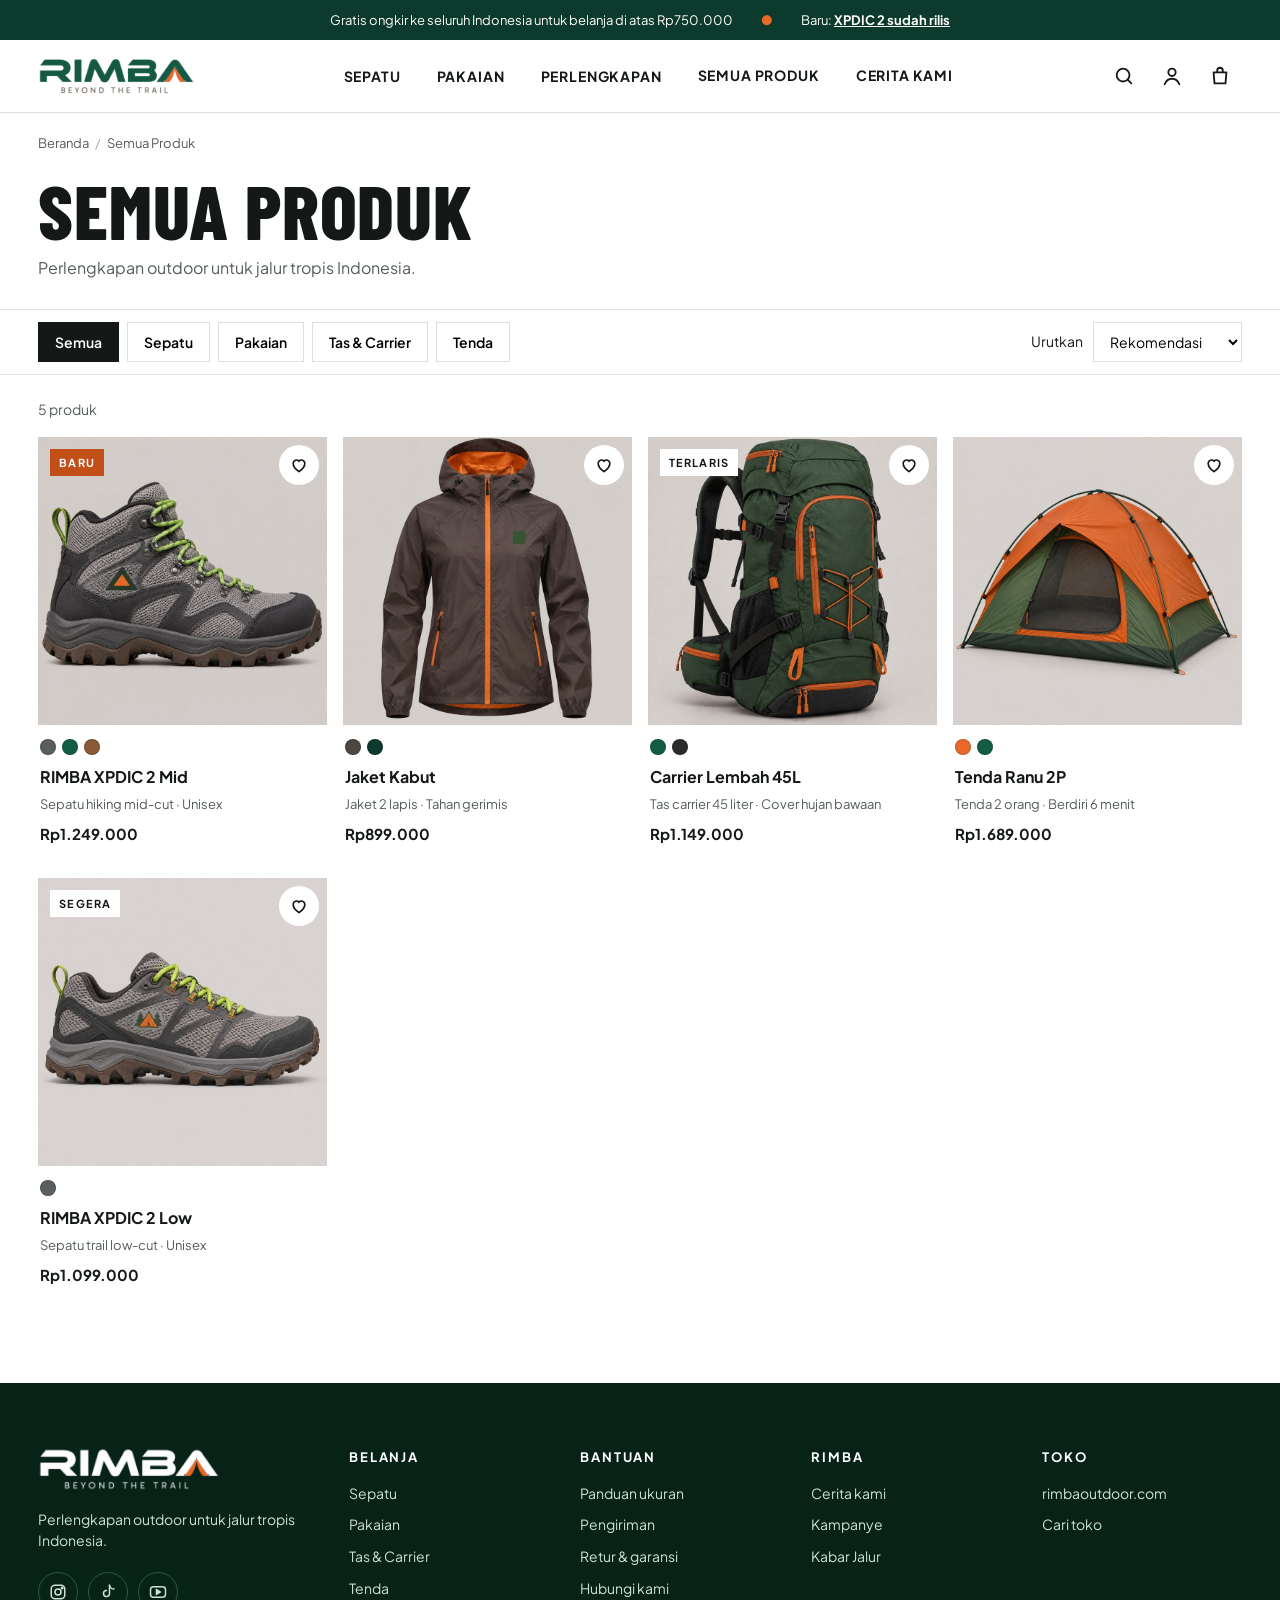
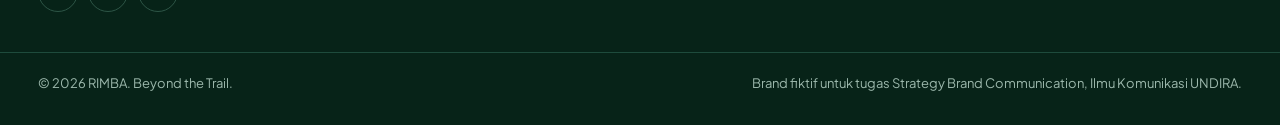
==== koleksi.html @ d8155e94 "Halaman koleksi, detail produk, dan keranjang" ====
<!doctype html>
<html lang="id">
<head>
  <meta charset="utf-8">
  <meta name="viewport" content="width=device-width, initial-scale=1">
  <title>Semua Produk | RIMBA</title>
  <meta name="description" content="RIMBA, perlengkapan outdoor untuk jalur tropis Indonesia. Sepatu hiking XPDIC 2, jaket, carrier, dan tenda.">
  <meta name="theme-color" content="#0C3A2C">
  <link rel="icon" href="favicon.svg" type="image/svg+xml">

  <meta property="og:title" content="RIMBA | Beyond the Trail">
  <meta property="og:description" content="Perlengkapan outdoor untuk jalur tropis Indonesia.">
  <meta property="og:image" content="assets/images/og-image.jpg">
  <meta property="og:type" content="website">

  <link rel="preconnect" href="https://fonts.googleapis.com">
  <link rel="preconnect" href="https://fonts.gstatic.com" crossorigin>
  <link href="https://fonts.googleapis.com/css2?family=Barlow+Condensed:ital,wght@0,600;0,700;0,800;1,800&family=Plus+Jakarta+Sans:wght@400;500;600;700&display=swap" rel="stylesheet">

  <link rel="stylesheet" href="assets/css/style.css?v=2">
</head>
<body data-halaman="koleksi">

  <a class="sr-only" href="#konten">Lewati ke konten</a>

  <div class="promo">
    <div class="wrap">
      <span>Gratis ongkir ke seluruh Indonesia untuk belanja di atas Rp750.000</span>
      <span class="titik" aria-hidden="true">●</span>
      <span>Baru: <a href="produk.html?id=xpdic-2-mid">XPDIC 2 sudah rilis</a></span>
    </div>
  </div>

  <header class="header" id="beranda">
    <div class="wrap header-isi">
      <button class="ikon-btn hamburger" id="buka-menu" aria-label="Buka menu" aria-expanded="false" aria-controls="drawer">
        <svg width="24" height="24" viewBox="0 0 24 24" fill="none" stroke="currentColor" stroke-width="2" stroke-linecap="round"><path d="M3 6h18M3 12h18M3 18h18"/></svg>
      </button>

      <a href="index.html" class="logo"><img src="assets/images/logo-green.png" alt="RIMBA, Beyond the Trail" width="824" height="200"></a>

      <nav aria-label="Navigasi utama">
        <ul class="menu">
          <li>
            <button type="button" aria-expanded="false">Sepatu</button>
            <div class="mega">
              <div class="wrap mega-isi">
                <div>
                  <h3>Sepatu Hiking</h3>
                  <ul>
                    <li><a href="produk.html?id=xpdic-2-mid">XPDIC 2 Mid</a></li>
                    <li><a href="produk.html?id=xpdic-2-low">XPDIC 2 Low</a></li>
                    <li><a href="koleksi.html?kat=sepatu">Sandal Gunung</a></li>
                    <li><a href="koleksi.html?kat=sepatu">Semua Sepatu</a></li>
                  </ul>
                </div>
                <div>
                  <h3>Aksesori</h3>
                  <ul>
                    <li><a href="koleksi.html?kat=sepatu">Kaos Kaki Wol</a></li>
                    <li><a href="koleksi.html?kat=sepatu">Gaiter</a></li>
                    <li><a href="koleksi.html?kat=sepatu">Tali Cadangan</a></li>
                  </ul>
                </div>
                <div>
                  <h3>Cari Berdasarkan</h3>
                  <ul>
                    <li><a href="koleksi.html?kat=sepatu">Jalur Basah</a></li>
                    <li><a href="koleksi.html?kat=sepatu">Jalur Berbatu</a></li>
                    <li><a href="koleksi.html?kat=sepatu">Pendakian Harian</a></li>
                  </ul>
                </div>
                <a href="produk.html?id=xpdic-2-mid" class="mega-promo">
                  <img src="assets/images/xpdic2.jpg" alt="" loading="lazy">
                  <span>Kenalan dengan XPDIC 2</span>
                </a>
              </div>
            </div>
          </li>
          <li>
            <button type="button" aria-expanded="false">Pakaian</button>
            <div class="mega">
              <div class="wrap mega-isi">
                <div>
                  <h3>Jaket</h3>
                  <ul>
                    <li><a href="produk.html?id=jaket-kabut">Jaket Kabut</a></li>
                    <li><a href="koleksi.html?kat=pakaian">Windbreaker</a></li>
                    <li><a href="koleksi.html?kat=pakaian">Fleece</a></li>
                  </ul>
                </div>
                <div>
                  <h3>Atasan</h3>
                  <ul>
                    <li><a href="koleksi.html?kat=pakaian">Kaos Quick Dry</a></li>
                    <li><a href="koleksi.html?kat=pakaian">Kemeja Lapangan</a></li>
                  </ul>
                </div>
                <div>
                  <h3>Bawahan</h3>
                  <ul>
                    <li><a href="koleksi.html?kat=pakaian">Celana Gunung</a></li>
                    <li><a href="koleksi.html?kat=pakaian">Celana Pendek</a></li>
                  </ul>
                </div>
                <a href="produk.html?id=jaket-kabut" class="mega-promo">
                  <img src="assets/images/jacket.jpg" alt="" loading="lazy">
                  <span>Tahan gerimis, ringan dibawa</span>
                </a>
              </div>
            </div>
          </li>
          <li>
            <button type="button" aria-expanded="false">Perlengkapan</button>
            <div class="mega">
              <div class="wrap mega-isi">
                <div>
                  <h3>Tas</h3>
                  <ul>
                    <li><a href="produk.html?id=carrier-lembah-45">Carrier Lembah 45L</a></li>
                    <li><a href="koleksi.html?kat=tas">Daypack</a></li>
                    <li><a href="koleksi.html?kat=tas">Cover Hujan</a></li>
                  </ul>
                </div>
                <div>
                  <h3>Berkemah</h3>
                  <ul>
                    <li><a href="produk.html?id=tenda-ranu-2p">Tenda Ranu 2P</a></li>
                    <li><a href="koleksi.html?kat=tenda">Matras</a></li>
                    <li><a href="koleksi.html?kat=tenda">Sleeping Bag</a></li>
                  </ul>
                </div>
                <div>
                  <h3>Lainnya</h3>
                  <ul>
                    <li><a href="koleksi.html?kat=tas">Headlamp</a></li>
                    <li><a href="koleksi.html?kat=tas">Botol Minum</a></li>
                  </ul>
                </div>
                <a href="produk.html?id=tenda-ranu-2p" class="mega-promo">
                  <img src="assets/images/kat-tenda.jpg" alt="" loading="lazy">
                  <span>Berkemah di atas awan</span>
                </a>
              </div>
            </div>
          </li>
          <li><a href="koleksi.html">Semua Produk</a></li>
          <li><a href="index.html#cerita">Cerita Kami</a></li>
        </ul>
      </nav>

      <div class="aksi">
        <button class="ikon-btn" id="tombol-cari" aria-label="Cari produk" aria-expanded="false" aria-controls="cari">
          <svg width="22" height="22" viewBox="0 0 24 24" fill="none" stroke="currentColor" stroke-width="2" stroke-linecap="round"><circle cx="11" cy="11" r="7"/><path d="M20 20l-4-4"/></svg>
        </button>
        <a class="ikon-btn akun" href="index.html#langganan" aria-label="Akun">
          <svg width="22" height="22" viewBox="0 0 24 24" fill="none" stroke="currentColor" stroke-width="2" stroke-linecap="round"><circle cx="12" cy="8" r="4"/><path d="M4 21c1.5-4 4.5-6 8-6s6.5 2 8 6"/></svg>
        </a>
        <button class="ikon-btn" aria-label="Buka keranjang" id="tombol-keranjang" aria-controls="keranjang">
          <svg width="22" height="22" viewBox="0 0 24 24" fill="none" stroke="currentColor" stroke-width="2" stroke-linecap="round" stroke-linejoin="round"><path d="M5 8h14l-1 12H6z"/><path d="M9 8V6a3 3 0 0 1 6 0v2"/></svg>
          <span class="jumlah" id="jumlah-keranjang" hidden>0</span>
        </button>
      </div>
    </div>

    <div class="cari" id="cari">
      <form class="wrap" role="search" action="koleksi.html" method="get">
        <label for="input-cari" class="sr-only">Cari produk</label>
        <input id="input-cari" name="q" type="search" placeholder="Cari sepatu, jaket, carrier, tenda…">
        <button class="btn btn-gelap" type="submit">Cari</button>
      </form>
    </div>
  </header>

  <!-- Menu mobile -->
  <div class="drawer" id="drawer" aria-hidden="true">
    <div class="drawer-latar" data-tutup></div>
    <div class="drawer-panel" role="dialog" aria-label="Menu">
      <div class="drawer-atas">
        <img src="assets/images/logo-green.png" alt="RIMBA" style="height: 30px; width: auto">
        <button class="ikon-btn" data-tutup aria-label="Tutup menu">
          <svg width="22" height="22" viewBox="0 0 24 24" fill="none" stroke="currentColor" stroke-width="2" stroke-linecap="round"><path d="M6 6l12 12M18 6L6 18"/></svg>
        </button>
      </div>
      <details><summary>Sepatu</summary>
        <ul><li><a href="produk.html?id=xpdic-2-mid">XPDIC 2 Mid</a></li><li><a href="produk.html?id=xpdic-2-low">XPDIC 2 Low</a></li><li><a href="koleksi.html?kat=sepatu">Semua Sepatu</a></li></ul>
      </details>
      <details><summary>Pakaian</summary>
        <ul><li><a href="produk.html?id=jaket-kabut">Jaket Kabut</a></li><li><a href="koleksi.html?kat=pakaian">Semua Pakaian</a></li></ul>
      </details>
      <details><summary>Perlengkapan</summary>
        <ul><li><a href="produk.html?id=carrier-lembah-45">Carrier Lembah 45L</a></li><li><a href="produk.html?id=tenda-ranu-2p">Tenda Ranu 2P</a></li><li><a href="koleksi.html?kat=tas">Tas & Carrier</a></li><li><a href="koleksi.html?kat=tenda">Tenda</a></li></ul>
      </details>
      <a class="drawer-link" href="koleksi.html">Semua Produk</a>
      <a class="drawer-link" href="index.html#kampanye" data-tutup>Kampanye</a>
      <a class="drawer-link" href="index.html#cerita" data-tutup>Cerita Kami</a>
      <a class="drawer-link" href="index.html#langganan" data-tutup>Kabar Jalur</a>
    </div>
  </div>

  <main id="konten">
    <div class="wrap">
      <ol class="remah"><li><a href="index.html">Beranda</a></li><li id="remah-akhir">Semua Produk</li></ol>
      <div class="koleksi-kepala">
        <h1 class="judul" id="koleksi-judul">Semua Produk</h1>
        <p id="koleksi-desk">Perlengkapan outdoor untuk jalur tropis Indonesia.</p>
      </div>
    </div>
    <div class="alat">
      <div class="wrap alat-isi">
        <div class="chip-baris" id="chip" role="group" aria-label="Filter kategori"></div>
        <label class="urut"><span>Urutkan</span>
          <select id="urut">
            <option value="rekomendasi">Rekomendasi</option>
            <option value="murah">Harga terendah</option>
            <option value="mahal">Harga tertinggi</option>
          </select>
        </label>
      </div>
    </div>
    <div class="wrap">
      <p class="jumlah-hasil" id="jumlah-hasil" aria-live="polite"></p>
      <div class="grid-koleksi" id="grid-koleksi"></div>
    </div>
  </main>

  <footer>
    <div class="wrap footer-atas">
      <div>
        <img src="assets/images/logo-white.png" alt="RIMBA, Beyond the Trail" width="824" height="200">
        <p style="margin: 18px 0 0; max-width: 300px">Perlengkapan outdoor untuk jalur tropis Indonesia.</p>
        <div class="sosmed">
          <a href="index.html" aria-label="Instagram"><svg width="18" height="18" viewBox="0 0 24 24" fill="none" stroke="currentColor" stroke-width="2"><rect x="3" y="3" width="18" height="18" rx="5"/><circle cx="12" cy="12" r="4"/><circle cx="17.5" cy="6.5" r="1" fill="currentColor"/></svg></a>
          <a href="index.html" aria-label="TikTok"><svg width="18" height="18" viewBox="0 0 24 24" fill="none" stroke="currentColor" stroke-width="2" stroke-linecap="round"><path d="M14 3v11a4 4 0 1 1-4-4"/><path d="M14 3c.5 3 2.5 5 6 5"/></svg></a>
          <a href="index.html" aria-label="YouTube"><svg width="18" height="18" viewBox="0 0 24 24" fill="none" stroke="currentColor" stroke-width="2"><rect x="2" y="5" width="20" height="14" rx="4"/><path d="M10 9l5 3-5 3z" fill="currentColor"/></svg></a>
        </div>
      </div>
      <div>
        <h3>Belanja</h3>
        <ul><li><a href="koleksi.html?kat=sepatu">Sepatu</a></li><li><a href="koleksi.html?kat=pakaian">Pakaian</a></li><li><a href="koleksi.html?kat=tas">Tas & Carrier</a></li><li><a href="koleksi.html?kat=tenda">Tenda</a></li></ul>
      </div>
      <div>
        <h3>Bantuan</h3>
        <ul><li><a href="index.html">Panduan ukuran</a></li><li><a href="index.html">Pengiriman</a></li><li><a href="index.html">Retur & garansi</a></li><li><a href="index.html">Hubungi kami</a></li></ul>
      </div>
      <div>
        <h3>RIMBA</h3>
        <ul><li><a href="index.html#cerita">Cerita kami</a></li><li><a href="index.html#kampanye">Kampanye</a></li><li><a href="index.html#langganan">Kabar Jalur</a></li></ul>
      </div>
      <div>
        <h3>Toko</h3>
        <ul><li><a href="index.html">rimbaoutdoor.com</a></li><li><a href="index.html">Cari toko</a></li></ul>
      </div>
    </div>
    <div class="wrap footer-bawah">
      <span>© 2026 RIMBA. Beyond the Trail.</span>
      <span>Brand fiktif untuk tugas Strategy Brand Communication, Ilmu Komunikasi UNDIRA.</span>
    </div>
  </footer>

  <!-- Keranjang -->
  <div class="keranjang" id="keranjang" aria-hidden="true">
    <div class="drawer-latar" data-tutup-k></div>
    <div class="keranjang-panel" role="dialog" aria-label="Keranjang belanja">
      <div class="k-atas">
        <h2>Keranjang</h2>
        <button class="ikon-btn" type="button" data-tutup-k aria-label="Tutup keranjang">
          <svg width="22" height="22" viewBox="0 0 24 24" fill="none" stroke="currentColor" stroke-width="2" stroke-linecap="round"><path d="M6 6l12 12M18 6L6 18"/></svg>
        </button>
      </div>
      <div class="k-ongkir"><span id="k-ongkir-teks"></span><div class="k-bar"><i id="k-bar"></i></div></div>
      <ul class="k-daftar" id="k-daftar"></ul>
      <div class="k-bawah" id="k-bawah">
        <div class="k-total"><span>Subtotal</span><span id="k-total">Rp0</span></div>
        <small>Ongkir dihitung saat checkout.</small>
        <button type="button" class="btn btn-gelap" id="k-checkout">Checkout</button>
      </div>
    </div>
  </div>

  <div class="toast" id="toast" role="status" aria-live="polite"></div>

  <script src="assets/js/data.js?v=2"></script>
  <script src="assets/js/app.js?v=2"></script>
</body>
</html>
---- assets/css/style.css ----
:root {
      --hutan: #0C3A2C;
      --hutan-gelap: #072318;
      --hijau: #135D46;
      --hijau-muda: #E4EBE6;
      --oranye: #E8692A;
      --oranye-tombol: #C24E18;
      --oranye-teks: #A9410F;
      --putih: #FFFFFF;
      --abu: #F4F4F2;
      --garis: #DEDEDA;
      --teks: #141816;
      --teks-2: #555D59;
      --display: 'Barlow Condensed', 'Arial Narrow', sans-serif;
      --body: 'Plus Jakarta Sans', system-ui, -apple-system, 'Segoe UI', sans-serif;
      --lebar: 1440px;
    }
    *, *::before, *::after { box-sizing: border-box; }
    html { scroll-behavior: smooth; }
    @media (prefers-reduced-motion: reduce) { html { scroll-behavior: auto; } * { transition: none !important; } }
    body { margin: 0; font-family: var(--body); color: var(--teks); background: var(--putih); line-height: 1.55; -webkit-font-smoothing: antialiased; }
    body.kunci { overflow: hidden; }
    img { max-width: 100%; display: block; }
    a { color: inherit; }
    button { font-family: inherit; }
    :focus-visible { outline: 3px solid var(--oranye); outline-offset: 2px; }
    .sr-only { position: absolute; width: 1px; height: 1px; padding: 0; margin: -1px; overflow: hidden; clip: rect(0 0 0 0); white-space: nowrap; border: 0; }
    .wrap { max-width: var(--lebar); margin: 0 auto; padding-inline: clamp(16px, 3vw, 40px); }

    /* Tipografi */
    .judul { margin: 0; font-family: var(--display); font-weight: 800; text-transform: uppercase; letter-spacing: .01em; line-height: .95; }
    .eyebrow { margin: 0 0 10px; font-size: 12px; font-weight: 700; letter-spacing: .22em; text-transform: uppercase; }

    /* Tombol */
    .btn { display: inline-flex; align-items: center; justify-content: center; gap: 8px; min-height: 48px; padding: 0 28px; border-radius: 0;
      font-size: 14px; font-weight: 700; letter-spacing: .08em; text-transform: uppercase; text-decoration: none; border: 2px solid transparent; cursor: pointer; transition: background .15s, color .15s; }
    .btn-putih { background: #fff; color: var(--teks); }
    .btn-putih:hover { background: var(--oranye); color: #fff; }
    .btn-garis-putih { border-color: #fff; color: #fff; background: transparent; }
    .btn-garis-putih:hover { background: #fff; color: var(--teks); }
    .btn-gelap { background: var(--teks); color: #fff; }
    .btn-gelap:hover { background: var(--hijau); }
    .btn-oranye { background: var(--oranye-tombol); color: #fff; }
    .btn-oranye:hover { background: var(--oranye-teks); }
    .tautan { font-size: 13px; font-weight: 700; letter-spacing: .08em; text-transform: uppercase; text-decoration: underline; text-underline-offset: 5px; text-decoration-thickness: 2px; }
    .tautan:hover { color: var(--oranye-teks); }

    /* Bar promo */
    .promo { background: var(--hutan); color: #fff; font-size: 13px; }
    .promo .wrap { display: flex; justify-content: center; align-items: center; gap: 10px 28px; min-height: 40px; flex-wrap: wrap; text-align: center; padding-block: 8px; }
    .promo a { color: #fff; font-weight: 700; }
    .promo .titik { color: var(--oranye); }

    /* Header */
    .header { position: sticky; top: 0; z-index: 50; background: #fff; border-bottom: 1px solid var(--garis); }
    .header-isi { display: grid; grid-template-columns: auto 1fr auto; align-items: center; gap: 24px; min-height: 72px; }
    .logo img { height: 38px; width: auto; }
    .menu { display: flex; justify-content: center; gap: 4px; margin: 0; padding: 0; list-style: none; }
    .menu > li { position: static; }
    .menu > li > a, .menu > li > button { display: flex; align-items: center; height: 72px; padding: 0 16px; background: none; border: 0; cursor: pointer;
      font-size: 14px; font-weight: 700; letter-spacing: .06em; text-transform: uppercase; text-decoration: none; color: var(--teks); position: relative; }
    .menu > li > a::after, .menu > li > button::after { content: ""; position: absolute; left: 16px; right: 16px; bottom: 0; height: 3px; background: var(--oranye); transform: scaleX(0); transition: transform .2s; }
    .menu > li:hover > a::after, .menu > li:hover > button::after, .menu > li.buka > button::after { transform: scaleX(1); }
    .mega { position: absolute; left: 0; right: 0; top: 100%; background: #fff; border-top: 1px solid var(--garis); box-shadow: 0 18px 30px rgba(0,0,0,.08);
      visibility: hidden; opacity: 0; transition: opacity .15s, visibility .15s; }
    .menu > li:hover .mega, .menu > li.buka .mega { visibility: visible; opacity: 1; }
    .mega-isi { display: grid; grid-template-columns: repeat(3, minmax(0, 1fr)) 1.4fr; gap: 40px; padding-block: 36px 44px; }
    .mega h3 { margin: 0 0 14px; font-size: 13px; letter-spacing: .14em; text-transform: uppercase; }
    .mega ul { list-style: none; margin: 0; padding: 0; display: grid; gap: 10px; }
    .mega ul a { text-decoration: none; font-size: 15px; color: var(--teks-2); }
    .mega ul a:hover { color: var(--teks); text-decoration: underline; }
    .mega-promo { position: relative; display: block; overflow: hidden; color: #fff; text-decoration: none; min-height: 220px; }
    .mega-promo img { position: absolute; inset: 0; width: 100%; height: 100%; object-fit: cover; }
    .mega-promo::before { content: ""; position: absolute; inset: 0; background: linear-gradient(0deg, rgba(0,0,0,.65), transparent 60%); z-index: 1; }
    .mega-promo span { position: absolute; left: 20px; bottom: 18px; z-index: 2; font-family: var(--display); font-weight: 800; font-size: 28px; text-transform: uppercase; line-height: 1; }

    .aksi { display: flex; align-items: center; gap: 4px; }
    .ikon-btn { position: relative; display: inline-flex; align-items: center; justify-content: center; width: 44px; height: 44px; background: none; border: 0; cursor: pointer; color: var(--teks); border-radius: 50%; }
    .ikon-btn:hover { background: var(--abu); }
    .jumlah { position: absolute; top: 4px; right: 2px; min-width: 18px; height: 18px; padding: 0 5px; border-radius: 9px; background: var(--oranye-tombol); color: #fff; font-size: 11px; font-weight: 700; line-height: 18px; text-align: center; }
    .jumlah[hidden] { display: none; }
    .hamburger { display: none; }

    .cari { display: none; border-top: 1px solid var(--garis); background: #fff; }
    .cari.buka { display: block; }
    .cari form { display: flex; gap: 10px; padding-block: 16px; }
    .cari input { flex: 1; min-width: 0; min-height: 48px; padding: 0 16px; font: inherit; font-size: 16px; border: 1.5px solid var(--teks); border-radius: 0; }

    /* Drawer mobile */
    .drawer { position: fixed; inset: 0; z-index: 80; visibility: hidden; }
    .drawer.buka { visibility: visible; }
    .drawer-latar { position: absolute; inset: 0; background: rgba(0,0,0,.45); opacity: 0; transition: opacity .2s; }
    .drawer.buka .drawer-latar { opacity: 1; }
    .drawer-panel { position: absolute; top: 0; bottom: 0; left: 0; width: min(360px, 88vw); background: #fff; transform: translateX(-100%); transition: transform .25s; overflow-y: auto; padding: 16px 20px 32px; }
    .drawer.buka .drawer-panel { transform: none; }
    .drawer-atas { display: flex; justify-content: space-between; align-items: center; margin-bottom: 8px; }
    .drawer details { border-bottom: 1px solid var(--garis); }
    .drawer summary, .drawer .drawer-link { display: flex; justify-content: space-between; align-items: center; padding: 16px 0; font-weight: 700; font-size: 15px; letter-spacing: .06em; text-transform: uppercase; cursor: pointer; list-style: none; text-decoration: none; }
    .drawer summary::-webkit-details-marker { display: none; }
    .drawer summary::after { content: "+"; font-size: 22px; font-weight: 400; }
    .drawer details[open] summary::after { content: "–"; }
    .drawer ul { list-style: none; margin: 0 0 16px; padding: 0; display: grid; gap: 12px; }
    .drawer ul a { text-decoration: none; color: var(--teks-2); }
    .drawer .drawer-link { border-bottom: 1px solid var(--garis); }

    /* Hero */
    .hero { position: relative; min-height: min(86vh, 760px); display: flex; align-items: flex-end; color: #fff; overflow: hidden; background: var(--hutan-gelap); }
    .hero > img { position: absolute; inset: 0; width: 100%; height: 100%; object-fit: cover; object-position: 60% 55%; }
    .hero::before { content: ""; position: absolute; inset: 0; z-index: 1;
      background: linear-gradient(90deg, rgba(5,22,15,.86) 0%, rgba(5,22,15,.55) 42%, rgba(5,22,15,0) 72%), linear-gradient(0deg, rgba(5,22,15,.55), transparent 45%); }
    .hero-isi { position: relative; z-index: 2; width: 100%; padding-block: 120px clamp(56px, 9vh, 96px); }
    .hero .eyebrow { color: #F7A57A; }
    .hero h1 { font-size: clamp(56px, 9vw, 132px); max-width: 9ch; }
    .hero h1 em { color: var(--oranye); font-style: italic; }
    .hero p.lead { margin: 22px 0 0; max-width: 460px; font-size: 18px; color: #E3ECE7; }
    .hero-cta { margin-top: 34px; display: flex; flex-wrap: wrap; gap: 12px; }

    /* Strip keunggulan */
    .usp { border-bottom: 1px solid var(--garis); }
    .usp ul { list-style: none; margin: 0; padding: 0; display: grid; grid-template-columns: repeat(4, minmax(0, 1fr)); }
    .usp li { display: flex; align-items: center; gap: 12px; padding: 20px 16px; font-size: 14px; font-weight: 600; }
    .usp li + li { border-left: 1px solid var(--garis); }
    .usp svg { flex: none; color: var(--hijau); }

    /* Section umum */
    .seksi { padding-block: clamp(56px, 8vw, 96px); }
    .seksi-kepala { display: flex; flex-wrap: wrap; justify-content: space-between; align-items: flex-end; gap: 16px; margin-bottom: 28px; }
    .seksi-kepala h2 { font-size: clamp(36px, 4.4vw, 56px); }

    /* Kategori */
    .kategori { display: grid; grid-template-columns: repeat(4, minmax(0, 1fr)); gap: 16px; }
    .kat { position: relative; display: block; text-decoration: none; color: #fff; overflow: hidden; aspect-ratio: 3 / 4; background: var(--hutan); }
    .kat img, .kat .kat-ilus { position: absolute; inset: 0; width: 100%; height: 100%; object-fit: cover; transition: transform .5s; }
    .kat .kat-ilus { display: flex; align-items: center; justify-content: center; }
    .kat:hover img, .kat:hover .kat-ilus { transform: scale(1.05); }
    .kat::after { content: ""; position: absolute; inset: 0; background: linear-gradient(0deg, rgba(0,0,0,.6), transparent 50%); }
    .kat > span { position: absolute; z-index: 1; left: 20px; right: 20px; bottom: 20px; display: flex; justify-content: space-between; align-items: center;
      font-family: var(--display); font-weight: 800; font-size: clamp(24px, 2.4vw, 34px); text-transform: uppercase; line-height: 1; }

    /* Produk */
    .rel-kontrol { display: flex; gap: 8px; }
    .rel-kontrol button { width: 44px; height: 44px; border: 1.5px solid var(--teks); background: #fff; cursor: pointer; display: inline-flex; align-items: center; justify-content: center; }
    .rel-kontrol button:hover { background: var(--teks); color: #fff; }
    .rel-kontrol button:disabled { opacity: .3; cursor: default; background: #fff; color: var(--teks); }
    .rel { display: grid; grid-auto-flow: column; grid-auto-columns: calc((100% - 3 * 16px) / 4); gap: 16px; overflow-x: auto; scroll-snap-type: x mandatory; scrollbar-width: none; padding-bottom: 4px; }
    .rel::-webkit-scrollbar { display: none; }
    .produk { scroll-snap-align: start; display: flex; flex-direction: column; min-width: 0; }
    .produk-foto { position: relative; aspect-ratio: 1 / 1; background: #DCD9D5; overflow: hidden; }
    .produk-foto img { width: 100%; height: 100%; object-fit: cover; transition: transform .4s; }
    .produk-foto .ilus { width: 100%; height: 100%; display: flex; align-items: center; justify-content: center; transition: transform .4s; }
    .produk:hover .produk-foto img, .produk:hover .produk-foto .ilus { transform: scale(1.04); }
    .badge { position: absolute; top: 12px; left: 12px; background: #fff; color: var(--teks); font-size: 11px; font-weight: 700; padding: 5px 9px; letter-spacing: .1em; text-transform: uppercase; }
    .badge.oranye { background: var(--oranye-tombol); color: #fff; }
    .suka { position: absolute; top: 8px; right: 8px; width: 40px; height: 40px; border-radius: 50%; border: 0; background: #fff; cursor: pointer; display: inline-flex; align-items: center; justify-content: center; color: var(--teks); }
    .suka[aria-pressed="true"] svg { fill: var(--oranye-tombol); stroke: var(--oranye-tombol); }
    .produk-isi { padding: 14px 2px 0; display: flex; flex-direction: column; gap: 4px; }
    .warna { display: flex; gap: 6px; margin-bottom: 6px; }
    .warna i { width: 16px; height: 16px; border-radius: 50%; border: 1px solid rgba(0,0,0,.2); }
    .produk h3 { margin: 0; font-size: 16px; font-weight: 700; }
    .produk h3 a { text-decoration: none; }
    .produk h3 a:hover { text-decoration: underline; }
    .produk-kat { margin: 0; font-size: 13px; color: var(--teks-2); }
    .harga { margin: 4px 0 0; font-size: 15px; font-weight: 700; }

    /* Editorial split */
    .split { display: grid; grid-template-columns: repeat(2, minmax(0, 1fr)); gap: 16px; }
    .panel { position: relative; overflow: hidden; min-height: 560px; display: flex; align-items: flex-end; color: #fff; background: var(--hutan); text-decoration: none; }
    .panel img { position: absolute; inset: 0; width: 100%; height: 100%; object-fit: cover; transition: transform .6s; }
    .panel:hover img { transform: scale(1.04); }
    .panel::before { content: ""; position: absolute; inset: 0; z-index: 1; background: linear-gradient(0deg, rgba(4,18,12,.82) 0%, rgba(4,18,12,.2) 55%, transparent 75%); }
    .panel-isi { position: relative; z-index: 2; padding: clamp(24px, 3vw, 44px); max-width: 520px; }
    .panel .eyebrow { color: #F7A57A; }
    .panel h2 { font-size: clamp(36px, 4vw, 56px); }
    .panel p { margin: 12px 0 22px; color: #E3ECE7; }

    /* Teknologi XPDIC */
    .teknologi { background: var(--hutan); color: #fff; }
    .tek-isi { display: grid; grid-template-columns: minmax(0, 1.1fr) minmax(0, 1fr); gap: clamp(32px, 5vw, 80px); align-items: center; }
    .tek-foto { position: relative; }
    .tek-foto img { width: 100%; aspect-ratio: 4 / 3.4; object-fit: cover; }
    .tek-foto .stempel { position: absolute; right: -12px; bottom: 24px; background: var(--oranye-tombol); padding: 14px 18px; font-family: var(--display); font-weight: 800; font-size: 22px; text-transform: uppercase; line-height: 1; }
    .teknologi .eyebrow { color: #F7A57A; }
    .teknologi h2 { font-size: clamp(56px, 7vw, 96px); font-style: italic; }
    .teknologi .lead { margin: 18px 0 0; font-size: 17px; color: #D5E3DC; max-width: 520px; }
    .spek { margin: 32px 0 0; display: grid; grid-template-columns: repeat(2, minmax(0, 1fr)); gap: 0; border-top: 1px solid rgba(255,255,255,.2); }
    .spek div { padding: 18px 16px 18px 0; border-bottom: 1px solid rgba(255,255,255,.2); }
    .spek div:nth-child(odd) { border-right: 1px solid rgba(255,255,255,.2); }
    .spek div:nth-child(even) { padding-left: 20px; }
    .spek dt { font-family: var(--display); font-weight: 800; font-size: 34px; line-height: 1.1; text-transform: uppercase; }
    .spek dd { margin: 4px 0 0; font-size: 14px; color: #CFE0D8; }
    fieldset { margin: 28px 0 0; padding: 0; border: 0; }
    legend { font-size: 13px; font-weight: 700; letter-spacing: .12em; text-transform: uppercase; margin-bottom: 12px; }
    .ukuran { display: flex; flex-wrap: wrap; gap: 8px; }
    .ukuran button { min-width: 54px; min-height: 48px; padding: 0 12px; font-size: 15px; font-weight: 700; cursor: pointer; background: transparent; color: #fff; border: 1.5px solid rgba(255,255,255,.5); }
    .ukuran button:hover { border-color: #fff; }
    .ukuran button[aria-pressed="true"] { background: #fff; color: var(--teks); border-color: #fff; }
    .ukuran-info { margin: 12px 0 22px; font-size: 14px; color: #CFE0D8; min-height: 1.5em; }

    /* Cerita & nilai */
    .cerita { display: grid; grid-template-columns: minmax(0, 1fr) minmax(0, 1.2fr); gap: clamp(32px, 6vw, 96px); align-items: center; }
    .cerita-logo { background: var(--abu); aspect-ratio: 1 / 1; display: flex; align-items: center; justify-content: center; padding: 12%; }
    .cerita .eyebrow { color: var(--oranye-teks); }
    .cerita h2 { font-size: clamp(36px, 4.2vw, 56px); }
    .cerita p { margin: 16px 0 0; font-size: 17px; color: #3D4843; max-width: 620px; }
    .nilai { margin-top: clamp(48px, 6vw, 80px); display: grid; grid-template-columns: repeat(5, minmax(0, 1fr)); border-top: 2px solid var(--teks); }
    .nilai div { padding: 24px 20px 8px 0; }
    .nilai div + div { padding-left: 20px; border-left: 1px solid var(--garis); }
    .nilai h3 { margin: 12px 0 6px; font-family: var(--display); font-weight: 800; font-size: 26px; text-transform: uppercase; }
    .nilai p { margin: 0; font-size: 14px; color: var(--teks-2); }

    /* Kampanye */
    .kampanye { background: var(--abu); }
    .kampanye-isi { display: grid; grid-template-columns: minmax(0, 1fr) minmax(0, 1fr); gap: clamp(32px, 6vw, 96px); align-items: center; }
    .kampanye img { width: 100%; max-width: 440px; margin-inline: auto; box-shadow: 0 30px 60px rgba(0,0,0,.18); }
    .kampanye .eyebrow { color: var(--oranye-teks); }
    .kampanye h2 { font-size: clamp(44px, 5.6vw, 76px); font-style: italic; color: var(--hutan); }
    .kampanye p { margin: 16px 0 0; font-size: 17px; color: #3D4843; max-width: 520px; }
    .kampanye .btn { margin-top: 28px; }

    /* Langganan */
    .langganan { background: var(--oranye-tombol); color: #fff; }
    .langganan-isi { display: grid; grid-template-columns: minmax(0, 1fr) minmax(0, 1fr); gap: 32px; align-items: center; padding-block: 56px; }
    .langganan h2 { font-size: clamp(36px, 4vw, 52px); }
    .langganan p { margin: 10px 0 0; color: #FFE6D8; }
    .form-email { display: flex; flex-wrap: wrap; gap: 10px; }
    .form-email input { flex: 1 1 240px; min-width: 0; min-height: 52px; padding: 0 16px; font: inherit; font-size: 16px; border: 0; border-radius: 0; color: var(--teks); }
    .form-email .btn { min-height: 52px; }
    .form-pesan { flex-basis: 100%; margin: 2px 0 0; font-size: 14px; font-weight: 600; min-height: 1.5em; }

    /* Footer */
    footer { background: var(--hutan-gelap); color: #CFE0D8; font-size: 14px; }
    .footer-atas { display: grid; grid-template-columns: 1.4fr repeat(4, minmax(0, 1fr)); gap: 32px; padding-block: 64px 40px; }
    .footer-atas img { height: 44px; width: auto; }
    .footer-atas h3 { margin: 0 0 16px; color: #fff; font-size: 13px; letter-spacing: .14em; text-transform: uppercase; }
    .footer-atas ul { list-style: none; margin: 0; padding: 0; display: grid; gap: 10px; }
    footer a { color: #CFE0D8; text-decoration: none; }
    footer a:hover { color: #fff; text-decoration: underline; }
    .sosmed { display: flex; gap: 10px; margin-top: 20px; }
    .sosmed a { width: 40px; height: 40px; border: 1px solid #2D5546; border-radius: 50%; display: inline-flex; align-items: center; justify-content: center; }
    .sosmed a:hover { background: #fff; color: var(--hutan); text-decoration: none; }
    .footer-bawah { display: flex; flex-wrap: wrap; justify-content: space-between; gap: 12px; padding-block: 20px 32px; border-top: 1px solid #1E4B3C; font-size: 13px; color: #9CB8AC; }

    /* Toast */
    .toast { visibility: hidden; position: fixed; z-index: 90; left: 50%; bottom: 24px; transform: translate(-50%, 140%); background: var(--teks); color: #fff; padding: 14px 20px; font-size: 14px; font-weight: 600; transition: transform .25s; max-width: calc(100vw - 32px); }
    .toast.tampil { visibility: visible; transform: translate(-50%, 0); }

    /* Responsif */
    @media (max-width: 1080px) {
      .header nav { display: none; }
      .hamburger { display: inline-flex; }
      .header-isi { grid-template-columns: auto 1fr auto; }
      .logo { justify-self: center; grid-column: 2; }
      .hamburger { grid-column: 1; grid-row: 1; }
      .aksi { grid-column: 3; }
      .rel { grid-auto-columns: calc((100% - 2 * 16px) / 2.5); }
      .footer-atas { grid-template-columns: repeat(2, minmax(0, 1fr)); }
      .footer-atas > div:first-child { grid-column: 1 / -1; }
      .nilai { grid-template-columns: repeat(3, minmax(0, 1fr)); }
      .nilai div:nth-child(4) { padding-left: 0; border-left: 0; }
    }
    @media (max-width: 860px) {
      .usp ul { grid-template-columns: repeat(2, minmax(0, 1fr)); }
      .usp li:nth-child(3) { border-left: 0; }
      .usp li:nth-child(n+3) { border-top: 1px solid var(--garis); }
      .kategori { grid-template-columns: repeat(2, minmax(0, 1fr)); }
      .split, .tek-isi, .cerita, .kampanye-isi, .langganan-isi { grid-template-columns: minmax(0, 1fr); }
      .panel { min-height: 460px; }
      .tek-foto .stempel { right: 12px; }
      .cerita-logo { aspect-ratio: 2 / 1; padding: 8%; }
    }
    @media (max-width: 600px) {
      .aksi .akun { display: none; }
      .logo img { height: 30px; }
      .hero { min-height: 640px; }
      .hero > img { object-position: 68% 50%; }
      .hero::before { background: linear-gradient(0deg, rgba(5,22,15,.92) 10%, rgba(5,22,15,.45) 60%, rgba(5,22,15,.15)); }
      .hero h1 { font-size: 17vw; }
      .hero-cta .btn { flex: 1 1 100%; }
      .usp li { padding: 14px 8px; font-size: 13px; gap: 8px; }
      .rel { grid-auto-columns: 72%; }
      .nilai { grid-template-columns: minmax(0, 1fr); }
      .nilai div, .nilai div + div { padding: 20px 0; border-left: 0; border-bottom: 1px solid var(--garis); }
      .spek dt { font-size: 28px; }
      .footer-atas { grid-template-columns: minmax(0, 1fr); }
    }
  
    /* ===== Tambahan: kartu produk, koleksi, detail produk, keranjang ===== */
    img { height: auto; }

    /* Kartu produk bisa diklik seluruhnya */
    .produk { position: relative; }
    .produk h3 a::after { content: ""; position: absolute; inset: 0; z-index: 1; }
    .produk .suka { z-index: 2; }
    .produk:hover h3 a { text-decoration: underline; }
    .harga-coret { margin-left: 8px; font-weight: 500; color: var(--teks-2); text-decoration: line-through; font-size: 13px; }

    /* Breadcrumb */
    .remah { display: flex; flex-wrap: wrap; gap: 6px; padding: 20px 0 0; margin: 0; list-style: none; font-size: 13px; color: var(--teks-2); }
    .remah li + li::before { content: "/"; margin-right: 6px; color: #A5ABA8; }
    .remah a { text-decoration: none; }
    .remah a:hover { text-decoration: underline; color: var(--teks); }

    /* Halaman koleksi */
    .koleksi-kepala { padding-block: 20px 28px; }
    .koleksi-kepala h1 { font-size: clamp(44px, 6vw, 80px); }
    .koleksi-kepala p { margin: 10px 0 0; color: var(--teks-2); max-width: 560px; }
    .alat { position: sticky; top: 72px; z-index: 20; background: #fff; border-block: 1px solid var(--garis); }
    .alat-isi { display: flex; flex-wrap: wrap; justify-content: space-between; align-items: center; gap: 12px; padding-block: 12px; }
    .chip-baris { display: flex; gap: 8px; overflow-x: auto; scrollbar-width: none; }
    .chip-baris::-webkit-scrollbar { display: none; }
    .chip { flex: none; min-height: 40px; padding: 0 16px; border: 1.5px solid var(--garis); background: #fff; font-size: 14px; font-weight: 600; cursor: pointer; }
    .chip:hover { border-color: var(--teks); }
    .chip[aria-pressed="true"] { background: var(--teks); border-color: var(--teks); color: #fff; }
    .urut { display: flex; align-items: center; gap: 10px; font-size: 14px; }
    .urut select { min-height: 40px; padding: 0 12px; font: inherit; border: 1.5px solid var(--garis); background: #fff; }
    .jumlah-hasil { margin: 24px 0 16px; font-size: 14px; color: var(--teks-2); }
    .grid-koleksi { display: grid; grid-template-columns: repeat(4, minmax(0, 1fr)); gap: 32px 16px; padding-bottom: 96px; }

    /* Detail produk */
    .pdp { display: grid; grid-template-columns: minmax(0, 1.35fr) minmax(0, 1fr); gap: clamp(24px, 4vw, 64px); padding-block: 20px 72px; align-items: start; }
    .galeri { display: grid; grid-template-columns: 84px minmax(0, 1fr); gap: 12px; position: sticky; top: 92px; }
    .galeri-utama { position: relative; aspect-ratio: 1 / 1; background: #DCD9D5; overflow: hidden; }
    .galeri-utama img { width: 100%; height: 100%; object-fit: cover; }
    .galeri-utama .badge { z-index: 1; }
    .galeri-nav { position: absolute; top: 50%; transform: translateY(-50%); width: 44px; height: 44px; border-radius: 50%; border: 0; background: rgba(255,255,255,.92); cursor: pointer; display: inline-flex; align-items: center; justify-content: center; }
    .galeri-nav.kiri { left: 12px; } .galeri-nav.kanan { right: 12px; }
    .thumb { display: flex; flex-direction: column; gap: 10px; }
    .thumb button { padding: 0; border: 2px solid transparent; background: #DCD9D5; cursor: pointer; aspect-ratio: 1 / 1; overflow: hidden; }
    .thumb button img { width: 100%; height: 100%; object-fit: cover; }
    .thumb button[aria-current="true"] { border-color: var(--teks); }
    .info .eyebrow { color: var(--oranye-teks); }
    .info h1 { font-size: clamp(40px, 4.4vw, 60px); }
    .info .sub { margin: 8px 0 0; color: var(--teks-2); }
    .info .harga-besar { margin: 18px 0 0; font-size: 24px; font-weight: 700; }
    .opsi { margin-top: 28px; }
    .opsi-label { display: flex; justify-content: space-between; margin-bottom: 10px; font-size: 14px; }
    .opsi-label b { font-weight: 700; }
    .opsi-label a { font-size: 13px; color: var(--teks-2); }
    .swatch-baris { display: flex; flex-wrap: wrap; gap: 10px; }
    .swatch { width: 40px; height: 40px; border-radius: 50%; border: 2px solid #fff; box-shadow: 0 0 0 1.5px var(--garis); cursor: pointer; padding: 0; }
    .swatch[aria-pressed="true"] { box-shadow: 0 0 0 2px var(--teks); }
    .ukuran-grid { display: grid; grid-template-columns: repeat(auto-fill, minmax(64px, 1fr)); gap: 8px; }
    .ukuran-grid button { min-height: 48px; border: 1.5px solid var(--garis); background: #fff; font-size: 15px; font-weight: 600; cursor: pointer; }
    .ukuran-grid button:hover { border-color: var(--teks); }
    .ukuran-grid button[aria-pressed="true"] { background: var(--teks); color: #fff; border-color: var(--teks); }
    .ukuran-grid button:disabled { color: #B3B8B5; background: repeating-linear-gradient(135deg, #fff 0 6px, #F1F1EF 6px 7px); cursor: not-allowed; }
    .pesan-ukuran { margin: 10px 0 0; font-size: 14px; color: #B3261E; min-height: 1.4em; }
    .beli { display: flex; gap: 10px; margin-top: 18px; }
    .beli .btn { flex: 1; min-height: 56px; font-size: 15px; }
    .qty { display: inline-flex; align-items: center; border: 1.5px solid var(--garis); }
    .qty button { width: 40px; height: 100%; min-height: 40px; border: 0; background: none; font-size: 18px; cursor: pointer; }
    .qty span { min-width: 28px; text-align: center; font-weight: 700; }
    .suka-besar { width: 56px; min-height: 56px; border: 1.5px solid var(--teks); background: #fff; cursor: pointer; display: inline-flex; align-items: center; justify-content: center; }
    .suka-besar[aria-pressed="true"] svg { fill: var(--oranye-tombol); stroke: var(--oranye-tombol); }
    .janji { list-style: none; margin: 24px 0 0; padding: 18px 0 0; border-top: 1px solid var(--garis); display: grid; gap: 10px; font-size: 14px; }
    .janji li { display: flex; gap: 10px; align-items: center; }
    .janji svg { color: var(--hijau); flex: none; }
    .akordion { margin-top: 28px; border-top: 1px solid var(--teks); }
    .akordion details { border-bottom: 1px solid var(--garis); }
    .akordion summary { display: flex; justify-content: space-between; align-items: center; padding: 18px 0; cursor: pointer; list-style: none; font-weight: 700; font-size: 14px; letter-spacing: .08em; text-transform: uppercase; }
    .akordion summary::-webkit-details-marker { display: none; }
    .akordion summary::after { content: "+"; font-size: 22px; font-weight: 400; }
    .akordion details[open] summary::after { content: "–"; }
    .akordion .isi { padding-bottom: 20px; font-size: 15px; color: #3D4843; }
    .akordion .isi p { margin: 0 0 10px; }
    .akordion ul { margin: 0; padding-left: 18px; display: grid; gap: 6px; }
    .tabel-spek { width: 100%; border-collapse: collapse; font-size: 14px; }
    .tabel-spek th, .tabel-spek td { text-align: left; padding: 10px 0; border-bottom: 1px solid var(--garis); vertical-align: top; }
    .tabel-spek th { width: 42%; color: var(--teks-2); font-weight: 600; }
    .kosong { padding-block: 120px; text-align: center; }
    .kosong h1 { font-size: 56px; }

    /* Keranjang (drawer kanan) */
    .keranjang { position: fixed; inset: 0; z-index: 85; visibility: hidden; }
    .keranjang.buka { visibility: visible; }
    .keranjang .drawer-latar { position: absolute; inset: 0; background: rgba(0,0,0,.45); opacity: 0; transition: opacity .2s; }
    .keranjang.buka .drawer-latar { opacity: 1; }
    .keranjang-panel { position: absolute; top: 0; right: 0; bottom: 0; width: min(440px, 100vw); background: #fff; transform: translateX(100%); transition: transform .25s; display: flex; flex-direction: column; }
    .keranjang.buka .keranjang-panel { transform: none; }
    .k-atas { display: flex; justify-content: space-between; align-items: center; padding: 16px 20px; border-bottom: 1px solid var(--garis); }
    .k-atas h2 { margin: 0; font-family: var(--display); font-weight: 800; font-size: 28px; text-transform: uppercase; }
    .k-ongkir { padding: 14px 20px; background: var(--abu); font-size: 13px; }
    .k-bar { height: 6px; background: #E2E2DE; margin-top: 8px; }
    .k-bar i { display: block; height: 100%; background: var(--hijau); transition: width .3s; }
    .k-daftar { flex: 1; overflow-y: auto; padding: 4px 20px; list-style: none; margin: 0; }
    .k-item { display: grid; grid-template-columns: 88px minmax(0, 1fr) auto; gap: 14px; padding: 16px 0; border-bottom: 1px solid var(--garis); }
    .k-item img { width: 88px; height: 88px; object-fit: cover; background: #DCD9D5; }
    .k-item h3 { margin: 0; font-size: 15px; }
    .k-item h3 a { text-decoration: none; }
    .k-item .var { margin: 2px 0 10px; font-size: 13px; color: var(--teks-2); }
    .k-item .k-harga { font-weight: 700; font-size: 14px; text-align: right; }
    .k-item .hapus { display: block; margin-top: 8px; background: none; border: 0; padding: 0; font-size: 12px; text-decoration: underline; color: var(--teks-2); cursor: pointer; }
    .k-kosong { padding: 56px 20px; text-align: center; color: var(--teks-2); }
    .k-kosong .btn { margin-top: 18px; }
    .k-bawah { padding: 18px 20px 22px; border-top: 1px solid var(--garis); }
    .k-total { display: flex; justify-content: space-between; font-size: 16px; font-weight: 700; margin-bottom: 4px; }
    .k-bawah small { display: block; color: var(--teks-2); margin-bottom: 14px; }
    .k-bawah .btn { width: 100%; min-height: 54px; }

    @media (max-width: 1080px) {
      .grid-koleksi { grid-template-columns: repeat(3, minmax(0, 1fr)); }
      .alat { top: 72px; }
    }
    @media (max-width: 860px) {
      .pdp { grid-template-columns: minmax(0, 1fr); }
      .galeri { position: static; grid-template-columns: minmax(0, 1fr); }
      .thumb { flex-direction: row; order: 2; overflow-x: auto; }
      .thumb button { width: 72px; flex: none; }
      .grid-koleksi { grid-template-columns: repeat(2, minmax(0, 1fr)); }
    }
    @media (max-width: 600px) {
      .grid-koleksi { gap: 24px 12px; }
      .urut span { display: none; }
      .beli { flex-wrap: wrap; }
      .beli .qty { flex: 1; justify-content: space-between; }
      .beli .btn { flex: 1 1 100%; order: 3; }
    }
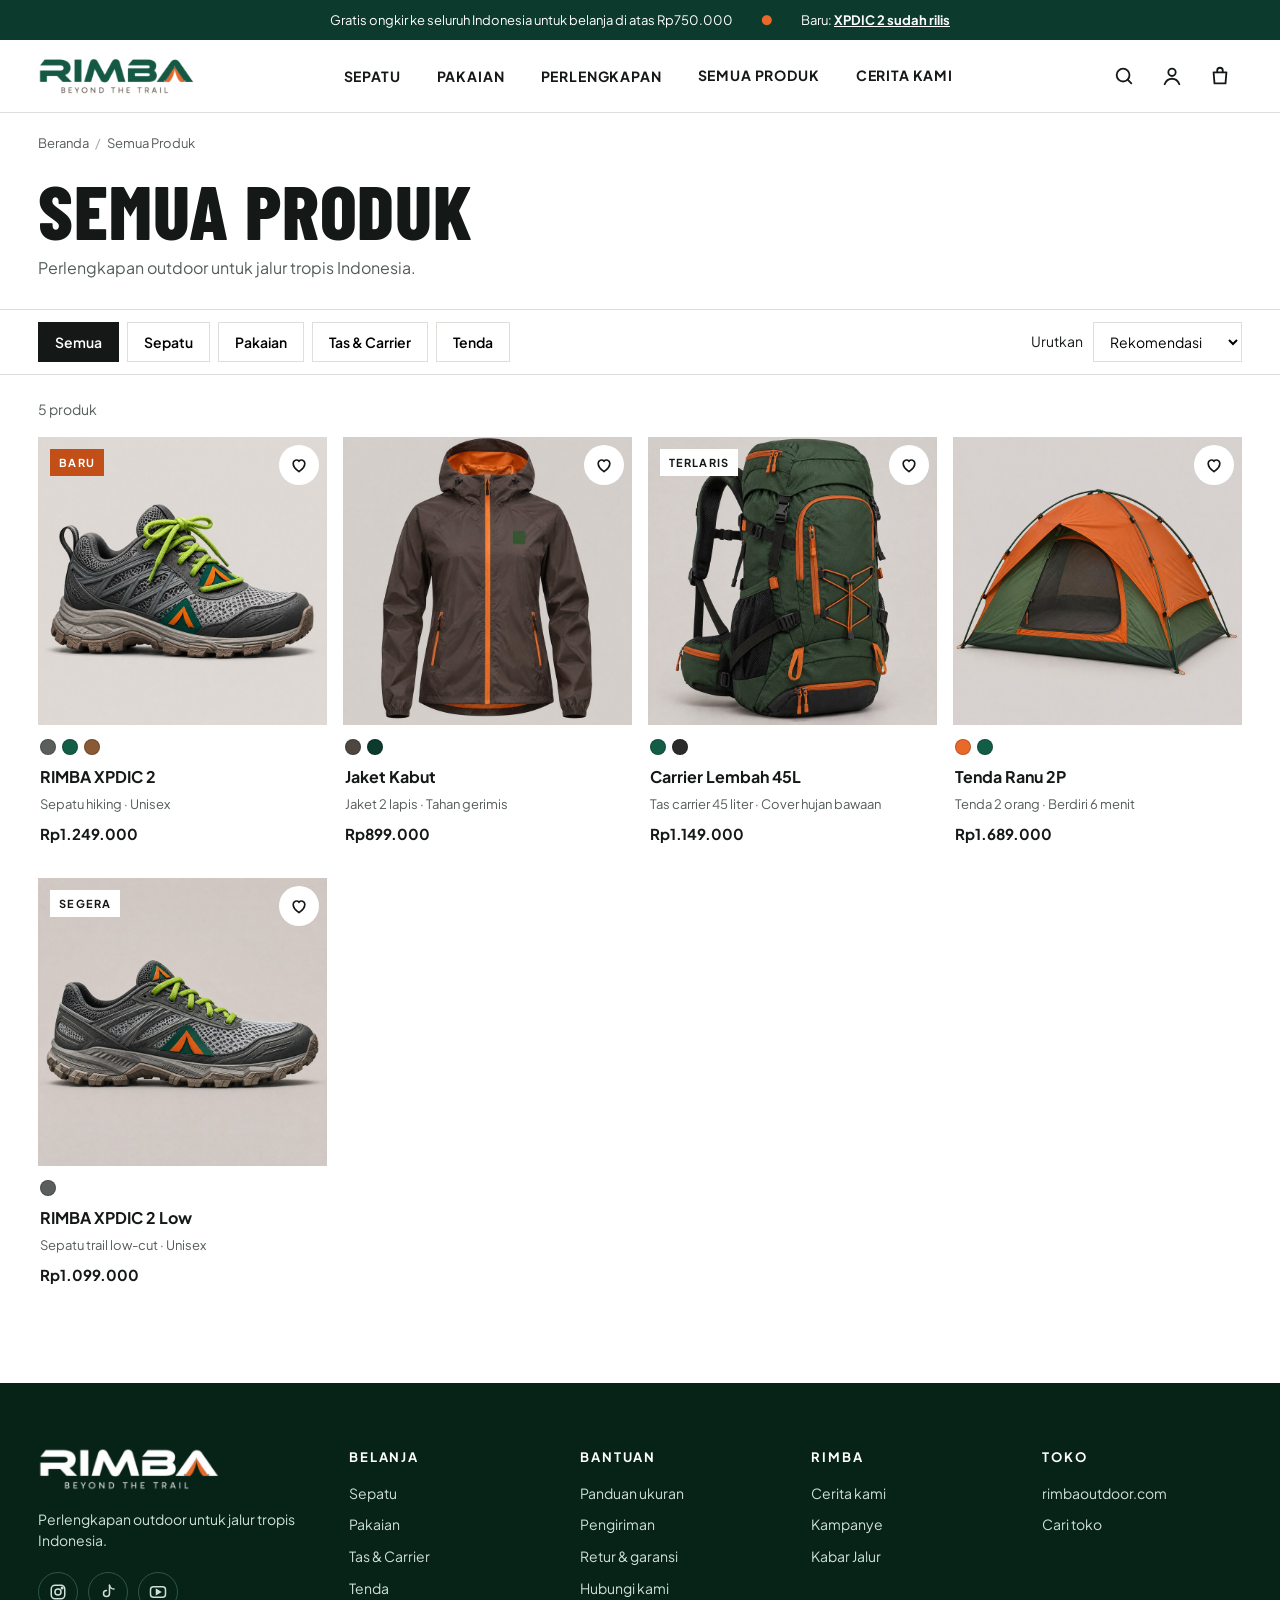
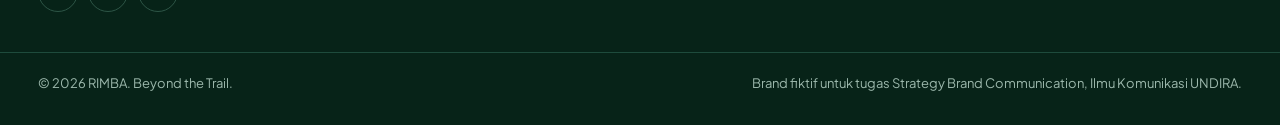
==== commit 3a29830a: "Mega menu menampilkan produk asli" ====
--- a/koleksi.html
+++ b/koleksi.html
@@ -17,7 +17,7 @@
   <link rel="preconnect" href="https://fonts.gstatic.com" crossorigin>
   <link href="https://fonts.googleapis.com/css2?family=Barlow+Condensed:ital,wght@0,600;0,700;0,800;1,800&family=Plus+Jakarta+Sans:wght@400;500;600;700&display=swap" rel="stylesheet">
 
-  <link rel="stylesheet" href="assets/css/style.css?v=2">
+  <link rel="stylesheet" href="assets/css/style.css?v=3">
 </head>
 <body data-halaman="koleksi">
 
@@ -27,7 +27,7 @@
     <div class="wrap">
       <span>Gratis ongkir ke seluruh Indonesia untuk belanja di atas Rp750.000</span>
       <span class="titik" aria-hidden="true">●</span>
-      <span>Baru: <a href="produk.html?id=xpdic-2-mid">XPDIC 2 sudah rilis</a></span>
+      <span>Baru: <a href="produk.html?id=xpdic-2">XPDIC 2 sudah rilis</a></span>
     </div>
   </div>
 
@@ -46,34 +46,24 @@
             <div class="mega">
               <div class="wrap mega-isi">
                 <div>
-                  <h3>Sepatu Hiking</h3>
+                  <h3>Sepatu</h3>
                   <ul>
-                    <li><a href="produk.html?id=xpdic-2-mid">XPDIC 2 Mid</a></li>
-                    <li><a href="produk.html?id=xpdic-2-low">XPDIC 2 Low</a></li>
-                    <li><a href="koleksi.html?kat=sepatu">Sandal Gunung</a></li>
-                    <li><a href="koleksi.html?kat=sepatu">Semua Sepatu</a></li>
+                    <li><a href="produk.html?id=xpdic-2">RIMBA XPDIC 2</a></li><li><a href="produk.html?id=xpdic-2-low">RIMBA XPDIC 2 Low</a></li>
+                    <li class="semua"><a href="koleksi.html?kat=sepatu">Semua sepatu →</a></li>
                   </ul>
                 </div>
-                <div>
-                  <h3>Aksesori</h3>
-                  <ul>
-                    <li><a href="koleksi.html?kat=sepatu">Kaos Kaki Wol</a></li>
-                    <li><a href="koleksi.html?kat=sepatu">Gaiter</a></li>
-                    <li><a href="koleksi.html?kat=sepatu">Tali Cadangan</a></li>
-                  </ul>
-                </div>
-                <div>
-                  <h3>Cari Berdasarkan</h3>
-                  <ul>
-                    <li><a href="koleksi.html?kat=sepatu">Jalur Basah</a></li>
-                    <li><a href="koleksi.html?kat=sepatu">Jalur Berbatu</a></li>
-                    <li><a href="koleksi.html?kat=sepatu">Pendakian Harian</a></li>
-                  </ul>
-                </div>
-                <a href="produk.html?id=xpdic-2-mid" class="mega-promo">
-                  <img src="assets/images/xpdic2.jpg" alt="" loading="lazy">
-                  <span>Kenalan dengan XPDIC 2</span>
-                </a>
+                <div class="mega-produk">
+                <a href="produk.html?id=xpdic-2" class="mega-kartu">
+                  <img src="assets/images/xpdic2-abu-samping.jpg" alt="" loading="lazy">
+                  <span class="nama">RIMBA XPDIC 2</span>
+                  <span class="hrg">Rp1.249.000</span>
+                </a>
+                <a href="produk.html?id=xpdic-2-low" class="mega-kartu">
+                  <img src="assets/images/xpdic2-low-abu.jpg" alt="" loading="lazy">
+                  <span class="nama">RIMBA XPDIC 2 Low</span>
+                  <span class="hrg">Rp1.099.000</span>
+                </a>
+                </div>
               </div>
             </div>
           </li>
@@ -82,31 +72,24 @@
             <div class="mega">
               <div class="wrap mega-isi">
                 <div>
-                  <h3>Jaket</h3>
+                  <h3>Pakaian</h3>
                   <ul>
                     <li><a href="produk.html?id=jaket-kabut">Jaket Kabut</a></li>
-                    <li><a href="koleksi.html?kat=pakaian">Windbreaker</a></li>
-                    <li><a href="koleksi.html?kat=pakaian">Fleece</a></li>
+                    <li class="semua"><a href="koleksi.html?kat=pakaian">Semua pakaian →</a></li>
                   </ul>
                 </div>
-                <div>
-                  <h3>Atasan</h3>
-                  <ul>
-                    <li><a href="koleksi.html?kat=pakaian">Kaos Quick Dry</a></li>
-                    <li><a href="koleksi.html?kat=pakaian">Kemeja Lapangan</a></li>
-                  </ul>
-                </div>
-                <div>
-                  <h3>Bawahan</h3>
-                  <ul>
-                    <li><a href="koleksi.html?kat=pakaian">Celana Gunung</a></li>
-                    <li><a href="koleksi.html?kat=pakaian">Celana Pendek</a></li>
-                  </ul>
-                </div>
-                <a href="produk.html?id=jaket-kabut" class="mega-promo">
-                  <img src="assets/images/jacket.jpg" alt="" loading="lazy">
-                  <span>Tahan gerimis, ringan dibawa</span>
-                </a>
+                <div class="mega-produk">
+                <a href="produk.html?id=jaket-kabut" class="mega-kartu">
+                  <img src="assets/images/produk-jaket.jpg" alt="" loading="lazy">
+                  <span class="nama">Jaket Kabut</span>
+                  <span class="hrg">Rp899.000</span>
+                </a>
+                <a href="produk.html?id=jaket-kabut&amp;warna=1" class="mega-kartu">
+                  <img src="assets/images/jaket-hijau.jpg" alt="" loading="lazy">
+                  <span class="nama">Jaket Kabut · Hijau Hutan</span>
+                  <span class="hrg">Rp899.000</span>
+                </a>
+                </div>
               </div>
             </div>
           </li>
@@ -115,32 +98,24 @@
             <div class="mega">
               <div class="wrap mega-isi">
                 <div>
-                  <h3>Tas</h3>
+                  <h3>Perlengkapan</h3>
                   <ul>
-                    <li><a href="produk.html?id=carrier-lembah-45">Carrier Lembah 45L</a></li>
-                    <li><a href="koleksi.html?kat=tas">Daypack</a></li>
-                    <li><a href="koleksi.html?kat=tas">Cover Hujan</a></li>
+                    <li><a href="produk.html?id=carrier-lembah-45">Carrier Lembah 45L</a></li><li><a href="produk.html?id=tenda-ranu-2p">Tenda Ranu 2P</a></li>
+                    <li class="semua"><a href="koleksi.html?kat=tas">Semua tas →</a></li><li class="semua"><a href="koleksi.html?kat=tenda">Semua tenda →</a></li>
                   </ul>
                 </div>
-                <div>
-                  <h3>Berkemah</h3>
-                  <ul>
-                    <li><a href="produk.html?id=tenda-ranu-2p">Tenda Ranu 2P</a></li>
-                    <li><a href="koleksi.html?kat=tenda">Matras</a></li>
-                    <li><a href="koleksi.html?kat=tenda">Sleeping Bag</a></li>
-                  </ul>
-                </div>
-                <div>
-                  <h3>Lainnya</h3>
-                  <ul>
-                    <li><a href="koleksi.html?kat=tas">Headlamp</a></li>
-                    <li><a href="koleksi.html?kat=tas">Botol Minum</a></li>
-                  </ul>
-                </div>
-                <a href="produk.html?id=tenda-ranu-2p" class="mega-promo">
-                  <img src="assets/images/kat-tenda.jpg" alt="" loading="lazy">
-                  <span>Berkemah di atas awan</span>
-                </a>
+                <div class="mega-produk">
+                <a href="produk.html?id=carrier-lembah-45" class="mega-kartu">
+                  <img src="assets/images/produk-carrier.jpg" alt="" loading="lazy">
+                  <span class="nama">Carrier Lembah 45L</span>
+                  <span class="hrg">Rp1.149.000</span>
+                </a>
+                <a href="produk.html?id=tenda-ranu-2p" class="mega-kartu">
+                  <img src="assets/images/produk-tenda.jpg" alt="" loading="lazy">
+                  <span class="nama">Tenda Ranu 2P</span>
+                  <span class="hrg">Rp1.689.000</span>
+                </a>
+                </div>
               </div>
             </div>
           </li>
@@ -183,7 +158,7 @@
         </button>
       </div>
       <details><summary>Sepatu</summary>
-        <ul><li><a href="produk.html?id=xpdic-2-mid">XPDIC 2 Mid</a></li><li><a href="produk.html?id=xpdic-2-low">XPDIC 2 Low</a></li><li><a href="koleksi.html?kat=sepatu">Semua Sepatu</a></li></ul>
+        <ul><li><a href="produk.html?id=xpdic-2">XPDIC 2</a></li><li><a href="produk.html?id=xpdic-2-low">XPDIC 2 Low</a></li><li><a href="koleksi.html?kat=sepatu">Semua Sepatu</a></li></ul>
       </details>
       <details><summary>Pakaian</summary>
         <ul><li><a href="produk.html?id=jaket-kabut">Jaket Kabut</a></li><li><a href="koleksi.html?kat=pakaian">Semua Pakaian</a></li></ul>
@@ -280,7 +255,7 @@
 
   <div class="toast" id="toast" role="status" aria-live="polite"></div>
 
-  <script src="assets/js/data.js?v=2"></script>
-  <script src="assets/js/app.js?v=2"></script>
+  <script src="assets/js/data.js?v=3"></script>
+  <script src="assets/js/app.js?v=3"></script>
 </body>
 </html>
--- a/assets/css/style.css
+++ b/assets/css/style.css
@@ -415,3 +415,17 @@
       .beli .qty { flex: 1; justify-content: space-between; }
       .beli .btn { flex: 1 1 100%; order: 3; }
     }
+
+    /* Mega menu: produk nyata */
+    .mega-isi { grid-template-columns: minmax(180px, 1fr) 3fr; }
+    .mega ul li.semua a { color: var(--teks); font-weight: 700; }
+    .mega-produk { display: grid; grid-template-columns: repeat(3, minmax(0, 1fr)); gap: 16px; }
+    .mega-kartu { display: flex; flex-direction: column; gap: 4px; text-decoration: none; }
+    .mega-kartu img { width: 100%; aspect-ratio: 1 / 1; object-fit: cover; background: #DCD9D5; margin-bottom: 6px; }
+    .mega-kartu .nama { font-weight: 700; font-size: 14px; }
+    .mega-kartu .hrg { font-size: 14px; color: var(--teks-2); }
+    .mega-kartu:hover .nama { text-decoration: underline; }
+    .galeri-nav[hidden] { display: none; }
+    .produk .warna { position: relative; z-index: 2; width: max-content; }
+    .produk .warna i { cursor: pointer; }
+    .produk .warna i:hover { box-shadow: 0 0 0 2px #fff, 0 0 0 3px var(--teks); }
